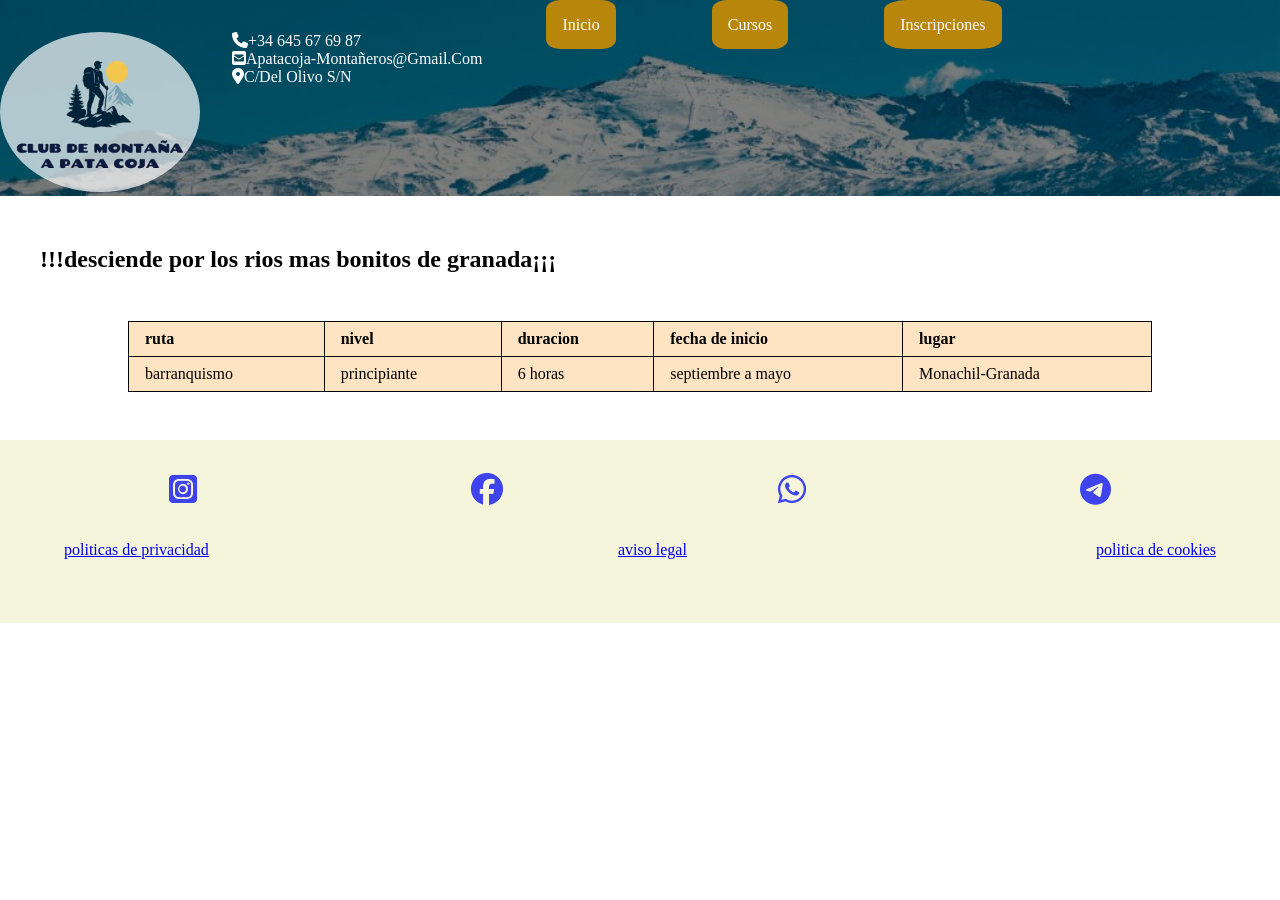
==== barranquismo.html @ 77f08b66 "tercerprogreso" ====
<!doctype html>
<html lang="es">
  <head>
    <meta charset="UTF-8" />
    <meta name="viewport" content="width=device-width, initial-scale=1.0" />
    <title>Document</title>
    <link rel="stylesheet" href="assets/css/style.css" />
    <link rel="stylesheet" href="assets/css/barranquismo.css">
    <link rel="stylesheet" href="/assets/css/tablas.css" />
    <link
      rel="stylesheet"
      href="https://cdnjs.cloudflare.com/ajax/libs/font-awesome/6.7.2/css/all.min.css"
    />
  </head>

  <body>
    <header>
      <nav>
        <a id="logo" href="index.html"
          ><img src="/assets/img/logo-club.webp" alt=""
        /></a>

        <div class="nav-menu">
          <div>
            <a href="tel:+34645676987"
              ><i class="fa-solid fa-phone"></i>+34 645 67 69 87</a
            >
          </div>

          <div>
            <a href="apatacoja-montañeros@gmail.com"
              ><i class="fa-solid fa-square-envelope"></i
              >apatacoja-montañeros@gmail.com</a
            >
          </div>

          <div>
            <a href="https://maps.app.goo.gl/Ps1vS6Fa8XXHBqvt8" target="_blank"
              ><i class="fa-solid fa-location-dot"></i>c/del olivo s/n</a
            >
          </div>
        </div>

         <div>
        <a href="/index.html" class="button">inicio</a>
      </div>

      <div>
        <a href="index.html#cursos" class="button">cursos</a>
      </div>

      <div>
        <a href="inscripciones.html" class="button">inscripciones</a>
      </div>
      </nav>
    </header>
    <main>
      <div class="texto-desciende">
        <h2>!!!desciende por los rios mas bonitos de granada¡¡¡</h2>
      </div>

      <table id="table">
        <tr>
          <th>ruta</th>
          <th>nivel</th>
          <th>duracion</th>
          <th>fecha de inicio</th>
          <th>lugar</th>
        
        </tr>
        <tr>
          <td class="marron">barranquismo</td>
          <td class="marron">principiante</td>
          <td class="marron">6 horas</td>
          <td class="marron">septiembre a mayo</td>
          <td class="marron">Monachil-Granada</td>
        </tr>
      </table>
    </main>
    <footer id="footer">
      <div class="redes-sociales">
        <a href=""><i class="fa-brands fa-square-instagram"></i></a>
        <a href=""><i class="fa-brands fa-facebook"></i></a>
        <a href=""><i class="fa-brands fa-whatsapp"></i></a>
        <a href=""><i class="fa-brands fa-telegram"></i></a>
      </div>
      <div class="politicas">
        <a href="#">politicas de privacidad</a>
        <a href="#">aviso legal</a>
        <a href="#">politica de cookies</a>
      </div>
    </footer>
  </body>
</html>
---- assets/css/style.css ----
*{
    margin: 0;
    padding: 0;
    box-sizing: border-box;
}
header{
    display: flex;
    align-content: center;
    justify-content: space-evenly;
    flex-direction: row;
    align-items: baseline;
    flex-wrap: wrap;
    top: 0;
    z-index: 1000; 
    width: 100%;
    background: linear-gradient(rgba(0, 0, 0, 0.5), rgba(0, 0, 0, 0.5)), url("../img/sierra-nevada-fondo-de-pantalla.jpg");
    background-repeat: no-repeat;
    background-size: cover;
}
.nav-menu{
  align-items: center;
  margin-top: 1rem;
}
#logo{
    width: 200px;
    display: inline-block;
    margin-top: 1rem;
}
#logo img{
    width: 100%;
    background-color: rgba(255, 255, 255, 0.696);
    border-radius: 50%;
}


nav {
  width: 100%;
  display: flex;
  gap: 2rem;
  margin-top: 1rem;
}

nav a{

  color: white;
  text-decoration: none;
  text-transform: capitalize;

}

h1{
  text-align: center;
  background-color: rgb(101, 154, 154);
  font-family: 'Times New Roman', Times, serif;
}
.leyenda{
  padding: 1rem;
  text-align: center;
  background-color: aquamarine;
}
.cursos {
  display: grid;
  grid-template-columns: repeat(4, 1fr);
  gap: 2%;
  grid-auto-rows: 1fr;

 
}
#cursos {
  padding: 2%;
  text-align: center;
  background-color: #37d3e72a;
  
}

#cursos h2 {

  text-align:center ;
  font-size: 1.5rem;

  padding: 1rem;
  
}

.tarjeta-cursos img {

  width: 100%;
}
.tarjeta-cursos {
  border: solid 1px;
  color: #889df1;
  border-radius: 10px;
  box-shadow: 8px 8px 17px 5px;
  color: rgb(21, 66, 47);
  display: flex;
  flex-direction: column;
  background-color: floralwhite;
  overflow: hidden;
  
  text-align: center;
  flex: 1;
}
.tarjeta-cursos p{
  margin: 0.5rem;

}


.tarjeta-cursos button{
  margin-top: auto;
  background-color: rgb(71, 132, 170);
  color: rgb(232, 223, 121);
  padding: 0.5rem;
  text-transform: uppercase;
  cursor: pointer;
  transition: all 0.3s ease;
  border-radius: 80%;
  width: 50%;
  margin-right: auto;
  margin-left: auto;
  margin-bottom: 0.5rem;
  border: none;
}
.tarjeta-cursos button:hover{
  background-color: var(--color-principal-acent);
  transform: translateY(-2px);
  color: black;
}
.button{
  margin: 2rem;
  padding: 1rem;
  background-color: darkgoldenrod;
  border-radius: 20%

}
.button:hover{
  background-color: rgb(245, 205, 106);
}
form {
  display: flex;
  flex-direction: column;
  width: 100%;
  max-width: 800px;
  margin: 0 auto;
  background-color: rgb(208, 223, 239);
}
.campo-formulario{
    display: flex;
    flex-direction: column;
    margin: 1rem;
    padding: 0.5rem;
}

input {
    padding: 0.3rem;
    border: none;
   

}

.boton{
   margin-top: auto;
  background-color: rgb(71, 132, 170);
  color: rgb(232, 223, 121);
  padding: 0.5rem;
  text-transform: uppercase;
  cursor: pointer;
  transition: all 0.3s ease;
  border-radius: 80%;
  width: 50%;
  margin-right: auto;
  margin-left: auto;
  margin-bottom: 0.5rem;
  border: none;
  
}
form button{
  background-color: rgb(71, 132, 170);
  color: rgb(224, 208, 28);
  padding: 0.5rem;
  text-transform: uppercase;
  cursor: pointer;
  transition: all 0.3s ease;
  border-radius: 80%;
  margin-bottom: 0.5rem;
  border: none;
  margin: 1rem auto;
}
footer{
padding: 2rem;
background-color: beige;

}
.redes-sociales{
  display: flex;
  justify-content: space-around;
  
  

}
.redes-sociales a{
  font-size: 2rem;
  color: rgb(62, 67, 235);
}
.politicas{
  display: flex;
  justify-content: space-between;
  color: black;
  padding: 2rem;

}
---- assets/css/barranquismo.css ----
.texto-desciende{
     margin-top: 50px;
        align-items: center;
        margin-left: 40px;
}
---- assets/css/tablas.css ----
*{
    margin: 0;
    padding: 0;
    box-sizing: border-box;
}

    

#table{
    text-align: center;
    width: 80%;
    border-collapse: collapse;
    margin-right: auto;
    margin-left: auto;
    margin-top: 3rem;
    margin-bottom: 3rem;
    background-color: bisque;
    }
   

th, td{
    border: 1px solid black;
    padding: 0.5rem 1rem; 
    text-align: left;
}
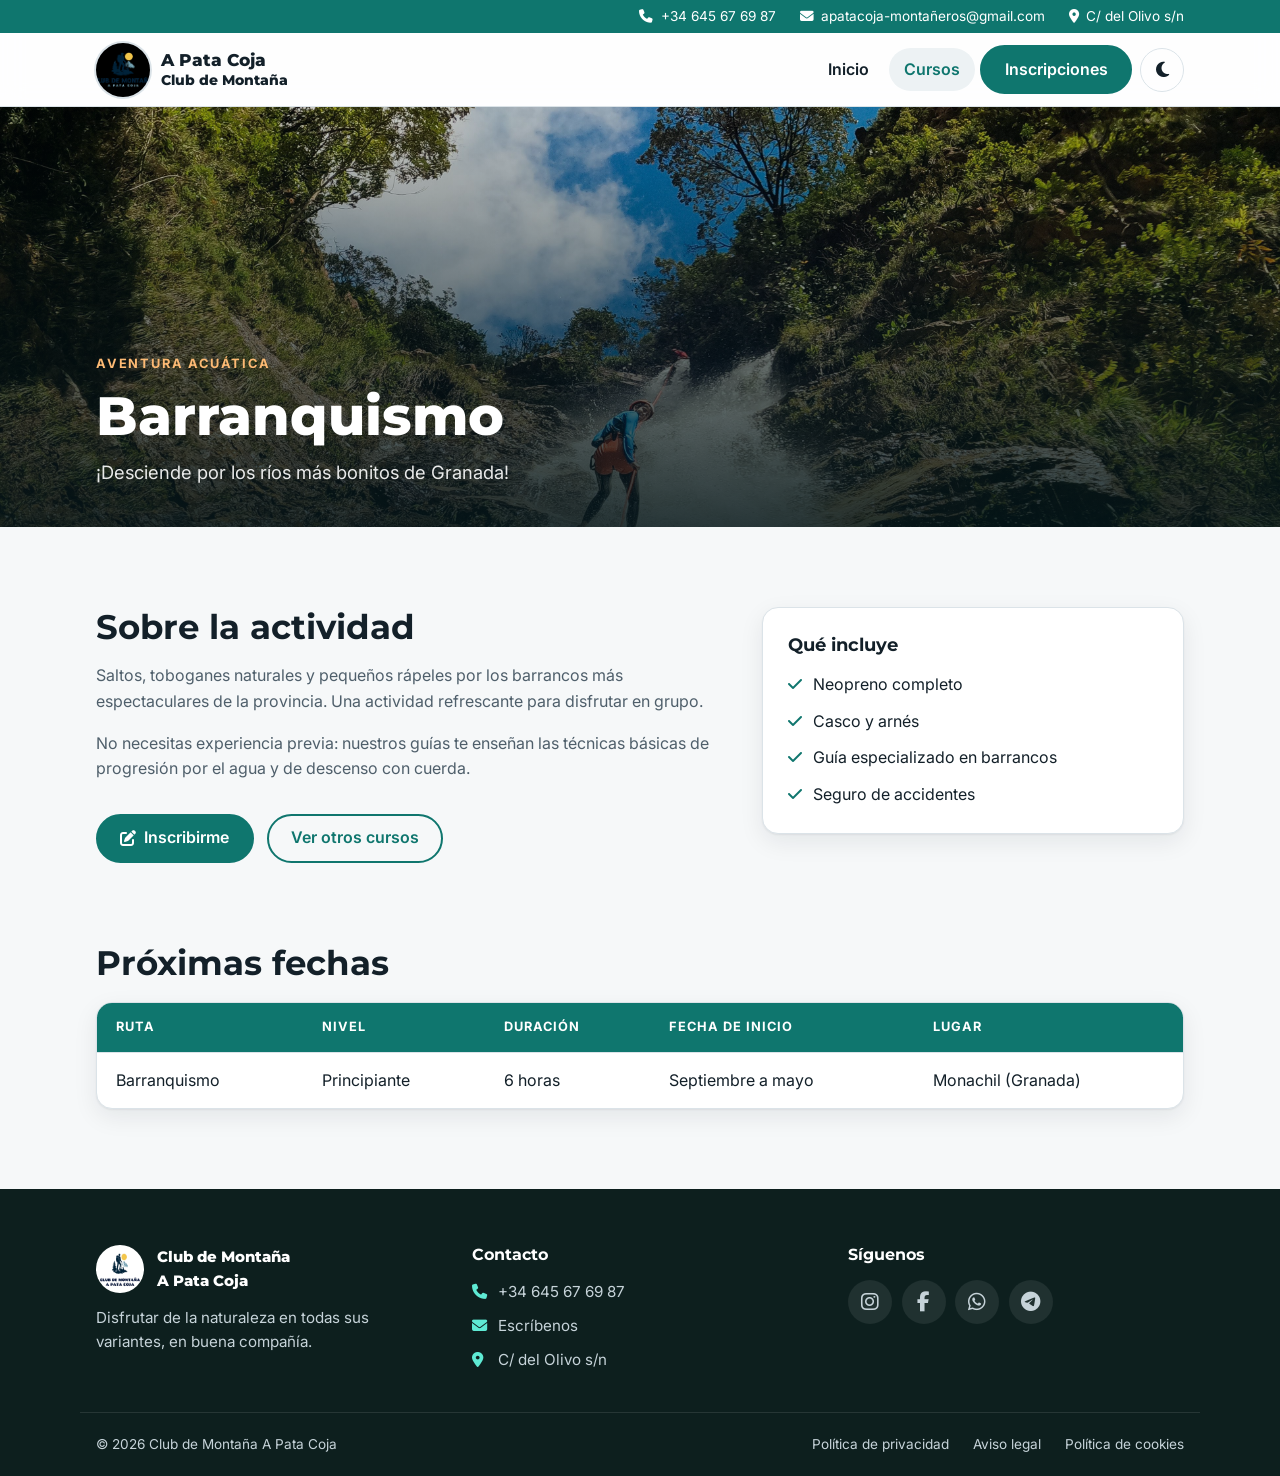
==== commit cd26f832: "a pata coja web final" ====
--- a/barranquismo.html
+++ b/barranquismo.html
@@ -1,94 +1,151 @@
 <!doctype html>
 <html lang="es">
-  <head>
-    <meta charset="UTF-8" />
-    <meta name="viewport" content="width=device-width, initial-scale=1.0" />
-    <title>Document</title>
-    <link rel="stylesheet" href="assets/css/style.css" />
-    <link rel="stylesheet" href="assets/css/barranquismo.css">
-    <link rel="stylesheet" href="/assets/css/tablas.css" />
-    <link
-      rel="stylesheet"
-      href="https://cdnjs.cloudflare.com/ajax/libs/font-awesome/6.7.2/css/all.min.css"
-    />
-  </head>
 
-  <body>
-    <header>
-      <nav>
-        <a id="logo" href="index.html"
-          ><img src="/assets/img/logo-club.webp" alt=""
-        /></a>
+<head>
+  <meta charset="UTF-8" />
+  <meta name="viewport" content="width=device-width, initial-scale=1.0" />
+  <title>Barranquismo · Club de Montaña A Pata Coja</title>
+  <link rel="preconnect" href="https://fonts.googleapis.com">
+  <link rel="preconnect" href="https://fonts.gstatic.com" crossorigin>
+  <link rel="stylesheet" href="https://fonts.googleapis.com/css2?family=Inter:wght@400;500;600;700&family=Montserrat:wght@600;700;800&display=swap">
+  <link rel="stylesheet" href="https://cdnjs.cloudflare.com/ajax/libs/font-awesome/6.7.2/css/all.min.css">
+  <link rel="stylesheet" href="assets/css/base.css">
+  <link rel="stylesheet" href="assets/css/btn.css">
+  <link rel="stylesheet" href="assets/css/header.css">
+  <link rel="stylesheet" href="assets/css/footer.css">
+  <link rel="stylesheet" href="assets/css/tablas.css">
+  <link rel="stylesheet" href="assets/css/detalle.css">
+  <script src="assets/js/tema.js"></script>
+</head>
 
-        <div class="nav-menu">
-          <div>
-            <a href="tel:+34645676987"
-              ><i class="fa-solid fa-phone"></i>+34 645 67 69 87</a
-            >
-          </div>
+<body>
+  <header class="site-header">
+    <div class="topbar">
+      <div class="contenedor topbar-inner">
+        <a href="tel:+34645676987"><i class="fa-solid fa-phone" aria-hidden="true"></i>+34 645 67 69 87</a>
+        <a class="topbar-email" href="mailto:apatacoja-montañeros@gmail.com"><i class="fa-solid fa-envelope" aria-hidden="true"></i>apatacoja-montañeros@gmail.com</a>
+        <a href="https://maps.app.goo.gl/Ps1vS6Fa8XXHBqvt8" target="_blank" rel="noopener"><i class="fa-solid fa-location-dot" aria-hidden="true"></i>C/ del Olivo s/n</a>
+      </div>
+    </div>
+    <nav class="contenedor nav" aria-label="Principal">
+      <a id="logo" href="index.html">
+        <picture>
+          <source srcset="assets/img/logo-club.avif" type="image/avif">
+          <source srcset="assets/img/logo-club.webp" type="image/webp">
+          <img src="assets/img/logo-club.png" alt="Logo del Club de Montaña A Pata Coja" width="54" height="54">
+        </picture>
+        <span>A Pata Coja<br><small>Club de Montaña</small></span>
+      </a>
+      <div class="nav-acciones">
+        <ul id="menu" class="nav-links">
+          <li><a href="index.html">Inicio</a></li>
+          <li><a href="index.html#cursos" aria-current="page">Cursos</a></li>
+          <li><a href="formulario.html" class="boton">Inscripciones</a></li>
+        </ul>
+        <button id="boton-tema" class="boton-icono" type="button" aria-label="Activar modo oscuro"><i class="fa-solid fa-moon" aria-hidden="true"></i></button>
+        <button id="boton-menu" class="boton-icono nav-toggle" type="button" aria-label="Abrir menú" aria-expanded="false" aria-controls="menu"><i class="fa-solid fa-bars" aria-hidden="true"></i></button>
+      </div>
+    </nav>
+  </header>
 
-          <div>
-            <a href="apatacoja-montañeros@gmail.com"
-              ><i class="fa-solid fa-square-envelope"></i
-              >apatacoja-montañeros@gmail.com</a
-            >
-          </div>
+  <main>
+    <section class="banner">
+      <img src="assets/img/barranquismo2.jpg" alt="Grupo descendiendo un barranco con agua" fetchpriority="high">
+      <div class="contenedor">
+        <span class="antetitulo">Aventura acuática</span>
+        <h1>Barranquismo</h1>
+        <p>¡Desciende por los ríos más bonitos de Granada!</p>
+      </div>
+    </section>
 
-          <div>
-            <a href="https://maps.app.goo.gl/Ps1vS6Fa8XXHBqvt8" target="_blank"
-              ><i class="fa-solid fa-location-dot"></i>c/del olivo s/n</a
-            >
+    <section class="seccion">
+      <div class="contenedor detalle-intro">
+        <div>
+          <h2>Sobre la actividad</h2>
+          <p>Saltos, toboganes naturales y pequeños rápeles por los barrancos más espectaculares de la provincia. Una actividad refrescante para disfrutar en grupo.</p>
+          <p>No necesitas experiencia previa: nuestros guías te enseñan las técnicas básicas de progresión por el agua y de descenso con cuerda.</p>
+          <div class="detalle-cta">
+            <a href="formulario.html" class="boton"><i class="fa-solid fa-pen-to-square" aria-hidden="true"></i>Inscribirme</a>
+            <a href="index.html#cursos" class="boton boton-sec">Ver otros cursos</a>
           </div>
         </div>
+        <aside class="ficha">
+          <h3>Qué incluye</h3>
+          <ul class="lista-check">
+            <li><i class="fa-solid fa-check" aria-hidden="true"></i>Neopreno completo</li>
+            <li><i class="fa-solid fa-check" aria-hidden="true"></i>Casco y arnés</li>
+            <li><i class="fa-solid fa-check" aria-hidden="true"></i>Guía especializado en barrancos</li>
+            <li><i class="fa-solid fa-check" aria-hidden="true"></i>Seguro de accidentes</li>
+          </ul>
+        </aside>
+      </div>
+    </section>
 
-         <div>
-        <a href="/index.html" class="button">inicio</a>
+    <section class="seccion detalle-tabla">
+      <div class="contenedor">
+        <h2>Próximas fechas</h2>
+        <div class="tabla-scroll">
+          <table class="tabla">
+            <thead>
+              <tr>
+                <th scope="col">Ruta</th>
+                <th scope="col">Nivel</th>
+                <th scope="col">Duración</th>
+                <th scope="col">Fecha de inicio</th>
+                <th scope="col">Lugar</th>
+              </tr>
+            </thead>
+            <tbody>
+              <tr>
+                <td>Barranquismo</td>
+                <td>Principiante</td>
+                <td>6 horas</td>
+                <td>Septiembre a mayo</td>
+                <td>Monachil (Granada)</td>
+              </tr>
+            </tbody>
+          </table>
+        </div>
       </div>
+    </section>
+  </main>
 
+  <footer id="footer" class="site-footer">
+    <div class="contenedor footer-grid">
       <div>
-        <a href="index.html#cursos" class="button">cursos</a>
+        <div class="footer-marca">
+          <img src="assets/img/logo-club.webp" alt="" width="48" height="48">
+          <span>Club de Montaña<br>A Pata Coja</span>
+        </div>
+        <p>Disfrutar de la naturaleza en todas sus variantes, en buena compañía.</p>
       </div>
+      <div>
+        <h3>Contacto</h3>
+        <ul class="footer-lista">
+          <li><a href="tel:+34645676987"><i class="fa-solid fa-phone" aria-hidden="true"></i>+34 645 67 69 87</a></li>
+          <li><a href="mailto:apatacoja-montañeros@gmail.com"><i class="fa-solid fa-envelope" aria-hidden="true"></i>Escríbenos</a></li>
+          <li><a href="https://maps.app.goo.gl/Ps1vS6Fa8XXHBqvt8" target="_blank" rel="noopener"><i class="fa-solid fa-location-dot" aria-hidden="true"></i>C/ del Olivo s/n</a></li>
+        </ul>
+      </div>
+      <div>
+        <h3>Síguenos</h3>
+        <div class="redes-sociales">
+          <a href="#" aria-label="Instagram"><i class="fa-brands fa-instagram" aria-hidden="true"></i></a>
+          <a href="#" aria-label="Facebook"><i class="fa-brands fa-facebook-f" aria-hidden="true"></i></a>
+          <a href="#" aria-label="WhatsApp"><i class="fa-brands fa-whatsapp" aria-hidden="true"></i></a>
+          <a href="#" aria-label="Telegram"><i class="fa-brands fa-telegram" aria-hidden="true"></i></a>
+        </div>
+      </div>
+    </div>
+    <div class="contenedor footer-inferior">
+      <p>© <span id="anio"></span> Club de Montaña A Pata Coja</p>
+      <div class="politicas">
+        <a href="#">Política de privacidad</a>
+        <a href="#">Aviso legal</a>
+        <a href="#">Política de cookies</a>
+      </div>
+    </div>
+  </footer>
+</body>
 
-      <div>
-        <a href="inscripciones.html" class="button">inscripciones</a>
-      </div>
-      </nav>
-    </header>
-    <main>
-      <div class="texto-desciende">
-        <h2>!!!desciende por los rios mas bonitos de granada¡¡¡</h2>
-      </div>
-
-      <table id="table">
-        <tr>
-          <th>ruta</th>
-          <th>nivel</th>
-          <th>duracion</th>
-          <th>fecha de inicio</th>
-          <th>lugar</th>
-        
-        </tr>
-        <tr>
-          <td class="marron">barranquismo</td>
-          <td class="marron">principiante</td>
-          <td class="marron">6 horas</td>
-          <td class="marron">septiembre a mayo</td>
-          <td class="marron">Monachil-Granada</td>
-        </tr>
-      </table>
-    </main>
-    <footer id="footer">
-      <div class="redes-sociales">
-        <a href=""><i class="fa-brands fa-square-instagram"></i></a>
-        <a href=""><i class="fa-brands fa-facebook"></i></a>
-        <a href=""><i class="fa-brands fa-whatsapp"></i></a>
-        <a href=""><i class="fa-brands fa-telegram"></i></a>
-      </div>
-      <div class="politicas">
-        <a href="#">politicas de privacidad</a>
-        <a href="#">aviso legal</a>
-        <a href="#">politica de cookies</a>
-      </div>
-    </footer>
-  </body>
 </html>
--- a/assets/css/base.css
+++ b/assets/css/base.css
@@ -0,0 +1,201 @@
+/* ===================================================================
+   base.css — Sistema de diseño común (colores, tipografía, reset)
+   Modo claro por defecto; modo oscuro según el sistema o el botón
+   (atributo data-tema="oscuro" | "claro" en <html>).
+   =================================================================== */
+
+:root {
+  /* Superficies y texto */
+  --fondo: #f6f8f9;
+  --superficie: #ffffff;
+  --superficie-2: #edf2f4;
+  --texto: #132029;
+  --texto-suave: #4f5f6b;
+  --borde: #dbe3e8;
+
+  /* Marca: verde azulado (lagunas) + naranja atardecer */
+  --primario: #0f766e;
+  --primario-hover: #115e59;
+  --sobre-primario: #ffffff;
+  --primario-suave: #d5f5ef;
+  --acento: #ea580c;
+  --acento-texto: #c2410c;
+
+  /* Estados */
+  --error: #b42318;
+  --error-fondo: #fdecea;
+  --ok: #15803d;
+
+  /* Zonas concretas */
+  --cabecera-fondo: rgb(255 255 255 / 0.86);
+  --pie-fondo: #0d1f1e;
+  --pie-texto: #c6d3d9;
+
+  /* Forma */
+  --sombra: 0 1px 2px rgb(15 23 42 / 0.06), 0 8px 24px rgb(15 23 42 / 0.08);
+  --sombra-alta: 0 4px 8px rgb(15 23 42 / 0.08), 0 18px 40px rgb(15 23 42 / 0.16);
+  --radio: 16px;
+  --radio-sm: 8px;
+  --ancho: 1120px;
+
+  /* Tipografía */
+  --fuente-titulos: "Montserrat", system-ui, sans-serif;
+  --fuente-texto: "Inter", system-ui, "Segoe UI", Roboto, sans-serif;
+
+  color-scheme: light;
+}
+
+/* Modo oscuro automático (si el usuario no ha elegido claro) */
+@media (prefers-color-scheme: dark) {
+  :root:not([data-tema="claro"]) {
+    --fondo: #0b1116;
+    --superficie: #121a21;
+    --superficie-2: #1a252e;
+    --texto: #e6edf2;
+    --texto-suave: #9cabb7;
+    --borde: #26333e;
+    --primario: #2dd4bf;
+    --primario-hover: #5eead4;
+    --sobre-primario: #042f2e;
+    --primario-suave: #123f3b;
+    --acento: #fb923c;
+    --acento-texto: #fdba74;
+    --error: #f87171;
+    --error-fondo: #3a1616;
+    --ok: #4ade80;
+    --cabecera-fondo: rgb(11 17 22 / 0.86);
+    --pie-fondo: #070b0e;
+    --pie-texto: #9cabb7;
+    --sombra: 0 1px 2px rgb(0 0 0 / 0.4), 0 8px 24px rgb(0 0 0 / 0.35);
+    --sombra-alta: 0 4px 8px rgb(0 0 0 / 0.4), 0 18px 40px rgb(0 0 0 / 0.5);
+    color-scheme: dark;
+  }
+}
+
+/* Modo oscuro elegido con el botón */
+:root[data-tema="oscuro"] {
+  --fondo: #0b1116;
+  --superficie: #121a21;
+  --superficie-2: #1a252e;
+  --texto: #e6edf2;
+  --texto-suave: #9cabb7;
+  --borde: #26333e;
+  --primario: #2dd4bf;
+  --primario-hover: #5eead4;
+  --sobre-primario: #042f2e;
+  --primario-suave: #123f3b;
+  --acento: #fb923c;
+  --acento-texto: #fdba74;
+  --error: #f87171;
+  --error-fondo: #3a1616;
+  --ok: #4ade80;
+  --cabecera-fondo: rgb(11 17 22 / 0.86);
+  --pie-fondo: #070b0e;
+  --pie-texto: #9cabb7;
+  --sombra: 0 1px 2px rgb(0 0 0 / 0.4), 0 8px 24px rgb(0 0 0 / 0.35);
+  --sombra-alta: 0 4px 8px rgb(0 0 0 / 0.4), 0 18px 40px rgb(0 0 0 / 0.5);
+  color-scheme: dark;
+}
+
+/* Reset */
+*,
+*::before,
+*::after {
+  margin: 0;
+  padding: 0;
+  box-sizing: border-box;
+}
+
+html {
+  scroll-behavior: smooth;
+  scroll-padding-top: 120px; /* para que la cabecera fija no tape los anclajes */
+}
+
+body {
+  font-family: var(--fuente-texto);
+  font-size: 1rem;
+  line-height: 1.6;
+  color: var(--texto);
+  background: var(--fondo);
+  transition: background-color 0.3s ease, color 0.3s ease;
+}
+
+img,
+picture {
+  display: block;
+  max-width: 100%;
+}
+
+h1,
+h2,
+h3 {
+  font-family: var(--fuente-titulos);
+  line-height: 1.2;
+  color: var(--texto);
+}
+
+h1 { font-size: clamp(2rem, 5vw, 3.4rem); font-weight: 800; }
+h2 { font-size: clamp(1.5rem, 3vw, 2.1rem); font-weight: 700; }
+h3 { font-size: 1.15rem; font-weight: 700; }
+
+a {
+  color: var(--primario);
+}
+
+:focus-visible {
+  outline: 3px solid var(--acento);
+  outline-offset: 3px;
+  border-radius: 4px;
+}
+
+/* Utilidades de maquetación */
+.contenedor {
+  width: 100%;
+  max-width: var(--ancho);
+  margin-inline: auto;
+  padding-inline: 16px;
+}
+
+.seccion {
+  padding-block: clamp(3rem, 7vw, 5rem);
+}
+
+.seccion-cabecera {
+  text-align: center;
+  max-width: 640px;
+  margin: 0 auto 2.5rem;
+}
+
+.seccion-cabecera p {
+  color: var(--texto-suave);
+  margin-top: 0.6rem;
+}
+
+.antetitulo {
+  display: inline-block;
+  font-size: 0.8rem;
+  font-weight: 700;
+  letter-spacing: 0.14em;
+  text-transform: uppercase;
+  color: var(--acento-texto);
+  margin-bottom: 0.5rem;
+}
+
+.solo-lector {
+  position: absolute;
+  width: 1px;
+  height: 1px;
+  overflow: hidden;
+  clip: rect(0 0 0 0);
+  white-space: nowrap;
+}
+
+@media (prefers-reduced-motion: reduce) {
+  *,
+  *::before,
+  *::after {
+    transition: none !important;
+    animation: none !important;
+    scroll-behavior: auto !important;
+  }
+}
--- a/assets/css/btn.css
+++ b/assets/css/btn.css
@@ -0,0 +1,67 @@
+/* Botones comunes a toda la web */
+.boton {
+  display: inline-flex;
+  align-items: center;
+  justify-content: center;
+  gap: 0.5rem;
+  min-height: 44px;
+  padding: 0.6rem 1.4rem;
+  font: inherit;
+  font-weight: 600;
+  text-decoration: none;
+  color: var(--sobre-primario);
+  background: var(--primario);
+  border: 2px solid var(--primario);
+  border-radius: 999px;
+  cursor: pointer;
+  transition: background-color 0.2s ease, border-color 0.2s ease, color 0.2s ease, transform 0.2s ease;
+}
+
+.boton:hover {
+  background: var(--primario-hover);
+  border-color: var(--primario-hover);
+  transform: translateY(-2px);
+}
+
+/* Secundario: solo borde */
+.boton-sec {
+  background: transparent;
+  color: var(--primario);
+}
+
+.boton-sec:hover {
+  color: var(--sobre-primario);
+}
+
+/* Para fondos oscuros o fotos (hero) */
+.boton-claro {
+  background: transparent;
+  color: #fff;
+  border-color: rgb(255 255 255 / 0.8);
+}
+
+.boton-claro:hover {
+  background: #fff;
+  border-color: #fff;
+  color: #0d1f1e;
+}
+
+/* Botón redondo solo con icono (modo oscuro, menú) */
+.boton-icono {
+  display: inline-grid;
+  place-items: center;
+  width: 44px;
+  height: 44px;
+  font-size: 1.1rem;
+  color: var(--texto);
+  background: transparent;
+  border: 1px solid var(--borde);
+  border-radius: 50%;
+  cursor: pointer;
+  transition: background-color 0.2s ease, color 0.2s ease;
+}
+
+.boton-icono:hover {
+  background: var(--superficie-2);
+  color: var(--primario);
+}
--- a/assets/css/header.css
+++ b/assets/css/header.css
@@ -0,0 +1,139 @@
+/* Cabecera fija con barra de contacto y navegación */
+.site-header {
+  position: sticky;
+  top: 0;
+  z-index: 1000;
+  background: var(--cabecera-fondo);
+  backdrop-filter: blur(12px);
+  -webkit-backdrop-filter: blur(12px);
+  border-bottom: 1px solid var(--borde);
+}
+
+/* Barra superior de contacto */
+.topbar {
+  background: var(--primario);
+  color: var(--sobre-primario);
+  font-size: 0.85rem;
+}
+
+.topbar-inner {
+  display: flex;
+  flex-wrap: wrap;
+  justify-content: flex-end;
+  gap: 0.2rem 1.5rem;
+  padding-block: 0.35rem;
+}
+
+.topbar a {
+  display: inline-flex;
+  align-items: center;
+  gap: 0.45rem;
+  color: inherit;
+  text-decoration: none;
+}
+
+.topbar a:hover {
+  text-decoration: underline;
+}
+
+/* Navegación principal */
+.nav {
+  position: relative;
+  display: flex;
+  align-items: center;
+  justify-content: space-between;
+  gap: 1rem;
+  padding-block: 0.6rem;
+}
+
+#logo {
+  display: flex;
+  align-items: center;
+  gap: 0.7rem;
+  color: var(--texto);
+  text-decoration: none;
+  font-family: var(--fuente-titulos);
+  font-weight: 800;
+  font-size: 1.05rem;
+  line-height: 1.1;
+}
+
+#logo img {
+  width: 54px;
+  height: 54px;
+  object-fit: cover;
+  border-radius: 50%;
+  background: #fff;
+  box-shadow: 0 0 0 2px var(--borde);
+}
+
+.nav-acciones {
+  display: flex;
+  align-items: center;
+  gap: 0.5rem;
+}
+
+.nav-links {
+  display: flex;
+  align-items: center;
+  gap: 0.3rem;
+  list-style: none;
+}
+
+.nav-links a:not(.boton) {
+  display: block;
+  padding: 0.55rem 0.95rem;
+  border-radius: 999px;
+  color: var(--texto);
+  font-weight: 600;
+  text-decoration: none;
+  transition: background-color 0.2s ease, color 0.2s ease;
+}
+
+.nav-links a:not(.boton):hover,
+.nav-links a[aria-current="page"]:not(.boton) {
+  background: var(--superficie-2);
+  color: var(--primario);
+}
+
+.nav-toggle {
+  display: none;
+}
+
+/* Móvil: menú desplegable */
+@media (max-width: 800px) {
+  .topbar-inner {
+    justify-content: center;
+  }
+
+  .topbar .topbar-email {
+    display: none;
+  }
+
+  .nav-toggle {
+    display: inline-grid;
+  }
+
+  .nav-links {
+    position: absolute;
+    top: 100%;
+    left: 0;
+    right: 0;
+    display: none;
+    flex-direction: column;
+    align-items: stretch;
+    gap: 0.3rem;
+    padding: 1rem 16px 1.2rem;
+    background: var(--superficie);
+    border-bottom: 1px solid var(--borde);
+    box-shadow: var(--sombra);
+  }
+
+  .nav-links.abierto {
+    display: flex;
+  }
+
+  .nav-links .boton {
+    width: 100%;
+  }
+}
--- a/assets/css/footer.css
+++ b/assets/css/footer.css
@@ -0,0 +1,97 @@
+/* Pie de página */
+.site-footer {
+  background: var(--pie-fondo);
+  color: var(--pie-texto);
+  padding-top: 3.5rem;
+  font-size: 0.95rem;
+}
+
+.site-footer h3 {
+  color: #fff;
+  font-size: 1rem;
+  margin-bottom: 1rem;
+}
+
+.footer-grid {
+  display: grid;
+  gap: 2.5rem;
+  grid-template-columns: repeat(auto-fit, minmax(220px, 1fr));
+  padding-bottom: 2.5rem;
+}
+
+.footer-marca {
+  display: flex;
+  align-items: center;
+  gap: 0.8rem;
+  margin-bottom: 0.8rem;
+  color: #fff;
+  font-family: var(--fuente-titulos);
+  font-weight: 800;
+}
+
+.footer-marca img {
+  width: 48px;
+  height: 48px;
+  border-radius: 50%;
+  background: #fff;
+}
+
+.footer-lista {
+  list-style: none;
+  display: grid;
+  gap: 0.6rem;
+}
+
+.site-footer a {
+  color: var(--pie-texto);
+  text-decoration: none;
+  transition: color 0.2s ease;
+}
+
+.site-footer a:hover {
+  color: #fff;
+}
+
+.footer-lista i {
+  width: 1.2rem;
+  margin-right: 0.4rem;
+  color: #5eead4;
+}
+
+.redes-sociales {
+  display: flex;
+  gap: 0.6rem;
+}
+
+.redes-sociales a {
+  display: grid;
+  place-items: center;
+  width: 44px;
+  height: 44px;
+  font-size: 1.25rem;
+  border-radius: 50%;
+  background: rgb(255 255 255 / 0.08);
+  transition: background-color 0.2s ease, color 0.2s ease, transform 0.2s ease;
+}
+
+.redes-sociales a:hover {
+  background: #2dd4bf;
+  color: #042f2e;
+  transform: translateY(-2px);
+}
+
+.footer-inferior {
+  display: flex;
+  flex-wrap: wrap;
+  justify-content: space-between;
+  gap: 1rem;
+  padding-block: 1.3rem;
+  border-top: 1px solid rgb(255 255 255 / 0.1);
+  font-size: 0.85rem;
+}
+
+.politicas {
+  display: flex;
+  flex-wrap: wrap;
+  gap: 0.5rem 1.5rem;
+}
--- a/assets/css/tablas.css
+++ b/assets/css/tablas.css
@@ -1,25 +1,40 @@
-*{
-    margin: 0;
-    padding: 0;
-    box-sizing: border-box;
+/* Tablas de fechas de los cursos */
+.tabla-scroll {
+  overflow-x: auto;
+  border: 1px solid var(--borde);
+  border-radius: var(--radio);
+  box-shadow: var(--sombra);
+  background: var(--superficie);
 }
 
-    
+.tabla {
+  width: 100%;
+  min-width: 560px;
+  border-collapse: collapse;
+}
 
-#table{
-    text-align: center;
-    width: 80%;
-    border-collapse: collapse;
-    margin-right: auto;
-    margin-left: auto;
-    margin-top: 3rem;
-    margin-bottom: 3rem;
-    background-color: bisque;
-    }
-   
+.tabla th,
+.tabla td {
+  padding: 0.9rem 1.2rem;
+  text-align: left;
+}
 
-th, td{
-    border: 1px solid black;
-    padding: 0.5rem 1rem; 
-    text-align: left;
-}+.tabla th {
+  font-size: 0.8rem;
+  letter-spacing: 0.08em;
+  text-transform: uppercase;
+  color: var(--sobre-primario);
+  background: var(--primario);
+}
+
+.tabla td {
+  border-top: 1px solid var(--borde);
+}
+
+.tabla tbody tr:nth-child(even) {
+  background: var(--superficie-2);
+}
+
+.tabla tbody tr:hover {
+  background: var(--primario-suave);
+}
--- a/assets/css/detalle.css
+++ b/assets/css/detalle.css
@@ -0,0 +1,110 @@
+/* ===================================================================
+   detalle.css — Plantilla común de las páginas de cada curso
+   (escalada, barranquismo, rapel y rutas guiadas)
+   =================================================================== */
+
+/* Banner con foto */
+.banner {
+  position: relative;
+  isolation: isolate;
+  display: flex;
+  align-items: flex-end;
+  min-height: clamp(260px, 42vw, 420px);
+  padding-block: 2.5rem;
+  color: #fff;
+  overflow: hidden;
+}
+
+.banner > img {
+  position: absolute;
+  inset: 0;
+  z-index: -2;
+  width: 100%;
+  height: 100%;
+  object-fit: cover;
+}
+
+.banner::after {
+  content: "";
+  position: absolute;
+  inset: 0;
+  z-index: -1;
+  background: linear-gradient(to top, rgb(4 22 26 / 0.85), rgb(4 22 26 / 0.15));
+}
+
+.banner h1 {
+  color: #fff;
+}
+
+.banner .antetitulo {
+  color: #fdba74;
+}
+
+.banner p:last-child {
+  margin-top: 0.6rem;
+  font-size: 1.15rem;
+  color: rgb(255 255 255 / 0.9);
+}
+
+/* Introducción: texto + ficha "qué incluye" */
+.detalle-intro {
+  display: grid;
+  gap: 2rem;
+  grid-template-columns: minmax(0, 3fr) minmax(0, 2fr);
+  align-items: start;
+}
+
+.detalle-intro p {
+  margin-top: 1rem;
+  color: var(--texto-suave);
+  max-width: 65ch;
+}
+
+.ficha {
+  padding: 1.6rem;
+  background: var(--superficie);
+  border: 1px solid var(--borde);
+  border-radius: var(--radio);
+  box-shadow: var(--sombra);
+}
+
+.ficha h3 {
+  margin-bottom: 1rem;
+}
+
+.lista-check {
+  list-style: none;
+  display: grid;
+  gap: 0.7rem;
+}
+
+.lista-check li {
+  display: flex;
+  gap: 0.7rem;
+  align-items: baseline;
+}
+
+.lista-check i {
+  color: var(--primario);
+}
+
+.detalle-tabla h2 {
+  margin-bottom: 1.2rem;
+}
+
+.detalle-cta {
+  margin-top: 2rem;
+  display: flex;
+  flex-wrap: wrap;
+  gap: 0.8rem;
+}
+
+@media (max-width: 760px) {
+  .detalle-intro {
+    grid-template-columns: 1fr;
+  }
+}
+
+.detalle-tabla {
+  padding-top: 0;
+}
